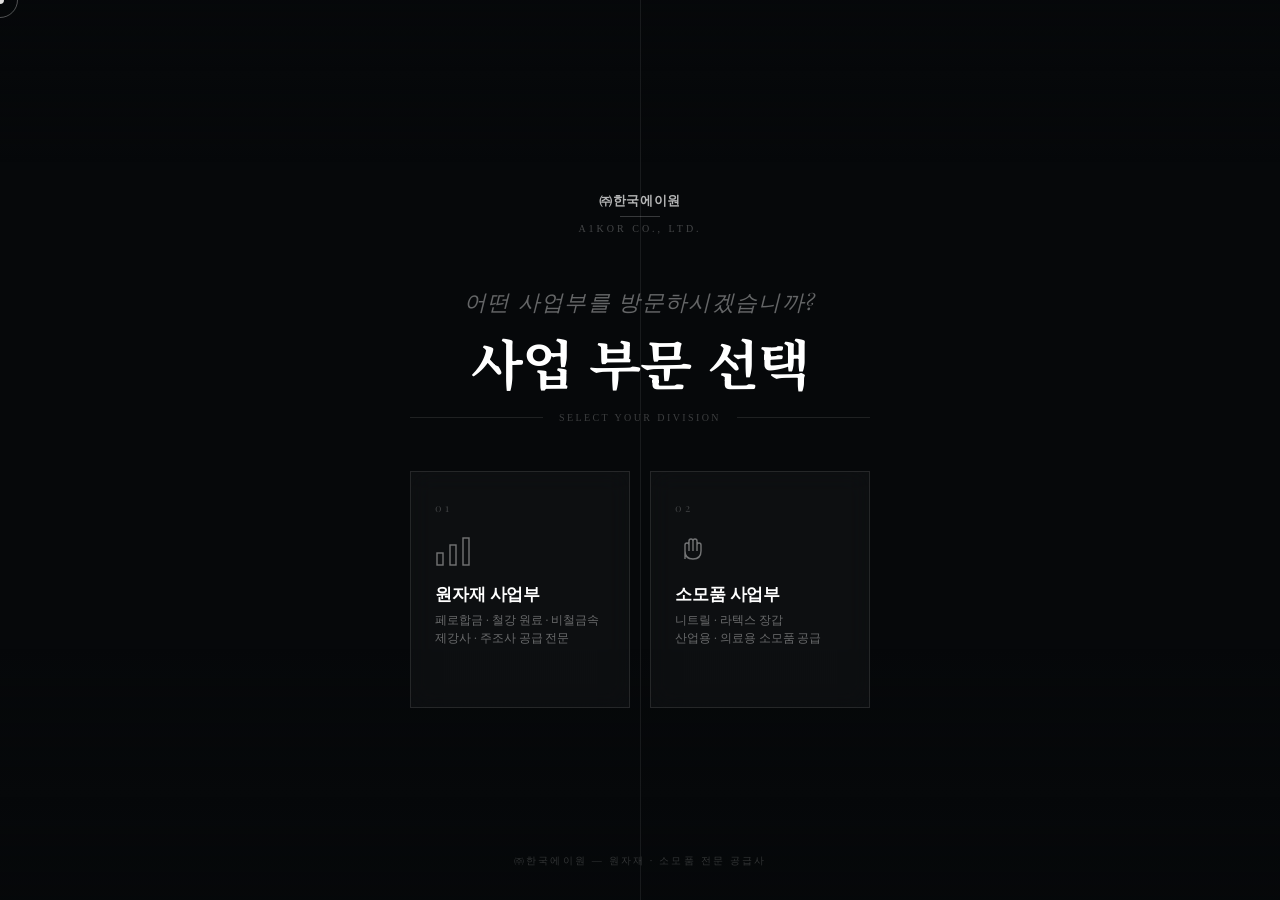
==== index.html @ 251cc50e "Update index.html" ====
<!DOCTYPE html>
<html lang="ko">
<head>
<meta charset="UTF-8">
<meta name="viewport" content="width=device-width, initial-scale=1.0">
<title>㈜한국에이원</title>
<link href="https://fonts.googleapis.com/css2?family=Noto+Serif+KR:wght@400;700&family=Noto+Sans+KR:wght@300;400;500;700&family=Playfair+Display:ital,wght@0,700;1,400&display=swap" rel="stylesheet">
<style>
* { box-sizing: border-box; margin: 0; padding: 0; }
html, body { width: 100%; height: 100%; overflow: hidden; background: #06080a; cursor: none; }

/* ── 커서 ── */
.cursor {
  position: fixed; width: 8px; height: 8px; border-radius: 50%;
  background: rgba(255,255,255,.9);
  pointer-events: none; z-index: 9998;
  transform: translate(-50%,-50%);
  transition: transform .1s, width .3s, height .3s, background .3s;
  mix-blend-mode: difference;
}
.cursor-ring {
  position: fixed; width: 36px; height: 36px; border-radius: 50%;
  border: 1px solid rgba(255,255,255,.3);
  pointer-events: none; z-index: 9997;
  transform: translate(-50%,-50%);
  transition: transform .18s cubic-bezier(.25,.46,.45,.94),
              width .4s, height .4s, border-color .3s;
}
body.on-raw    .cursor-ring { width: 56px; height: 56px; border-color: rgba(43,140,60,.8); }
body.on-glove  .cursor-ring { width: 56px; height: 56px; border-color: rgba(99,160,250,.8); }

/* ── 배경 전체 ── */
.bg-wrap {
  position: fixed; inset: 0;
  display: grid; grid-template-columns: 1fr 1fr;
  z-index: 0;
}
.bg-panel { position: relative; overflow: hidden; }
.bg-img {
  position: absolute; inset: -6%;
  background-size: cover; background-position: center;
  transition: filter 1.2s ease, transform 1.2s cubic-bezier(.25,.46,.45,.94);
  filter: brightness(.22) saturate(.5);
}
.bg-panel-raw .bg-img {
  background-image: url('https://images.unsplash.com/photo-1504328345606-18bbc8c9d7d1?w=1400&q=85');
}
.bg-panel-glove .bg-img {
  background-image: url('https://images.unsplash.com/photo-1584308666744-24d5c474f2ae?w=1400&q=85');
}
body.on-raw    .bg-panel-raw   .bg-img { filter: brightness(.38) saturate(.7); transform: scale(1.04); }
body.on-raw    .bg-panel-glove .bg-img { filter: brightness(.12) saturate(.3); }
body.on-glove  .bg-panel-glove .bg-img { filter: brightness(.38) saturate(.7); transform: scale(1.04); }
body.on-glove  .bg-panel-raw   .bg-img { filter: brightness(.12) saturate(.3); }

/* ── 세로선 ── */
.vline {
  position: fixed; left: 50%; top: 0; bottom: 0;
  width: 1px; background: rgba(255,255,255,.08); z-index: 5;
  pointer-events: none;
}

/* ── 전체 오버레이 (그라데이션) ── */
.overlay {
  position: fixed; inset: 0; z-index: 2;
  background:
    linear-gradient(to bottom,
      rgba(6,8,10,.9) 0%,
      rgba(6,8,10,.0) 18%,
      rgba(6,8,10,.0) 72%,
      rgba(6,8,10,.85) 100%
    );
  pointer-events: none;
}

/* ── 메인 컨텐츠 ── */
.main {
  position: fixed; inset: 0;
  display: flex; flex-direction: column;
  align-items: center; justify-content: center;
  z-index: 10; text-align: center;
  pointer-events: none;
}

/* 상단 브랜드 */
.brand {
  margin-bottom: 52px;
  opacity: 0; animation: fadein .9s ease .3s forwards;
}
@keyframes fadein { to { opacity: 1; } }
.brand-ko {
  font-size: 13px; font-weight: 700; color: rgba(255,255,255,.7);
  letter-spacing: .04em; margin-bottom: 6px;
}
.brand-line { width: 40px; height: 1px; background: rgba(255,255,255,.2); margin: 0 auto 6px; }
.brand-en {
  font-size: 10px; letter-spacing: .3em; text-transform: uppercase;
  color: rgba(255,255,255,.25);
}

/* 중앙 타이틀 */
.center-q {
  opacity: 0; animation: fadein .9s ease .55s forwards;
  margin-bottom: 16px;
}
.cq-serif {
  font-family: 'Playfair Display', serif;
  font-style: italic;
  font-size: clamp(15px, 2vw, 22px);
  color: rgba(255,255,255,.38);
  letter-spacing: .06em;
  margin-bottom: 10px;
}
.cq-main {
  font-family: 'Noto Serif KR', serif;
  font-size: clamp(32px, 4.5vw, 54px);
  font-weight: 700; color: #fff;
  line-height: 1.25;
  letter-spacing: -.02em;
}

/* 구분 텍스트 */
.divider-txt {
  display: flex; align-items: center; gap: 16px;
  margin-bottom: 48px;
  opacity: 0; animation: fadein .8s ease .75s forwards;
}
.dt-line { flex: 1; height: 1px; background: rgba(255,255,255,.1); }
.dt-txt {
  font-size: 10px; letter-spacing: .24em; text-transform: uppercase;
  color: rgba(255,255,255,.22);
  white-space: nowrap;
}

/* 선택지 버튼 행 */
.choices {
  display: flex; gap: 20px;
  pointer-events: all;
  opacity: 0; animation: fadein .9s ease 1s forwards;
}

.choice {
  position: relative; overflow: hidden;
  width: 220px; cursor: none;
  border: 1px solid rgba(255,255,255,.1);
  background: rgba(255,255,255,.03);
  backdrop-filter: blur(12px);
  padding: 28px 24px 24px;
  text-align: left;
  transition: border-color .4s, background .4s, transform .4s;
}
.choice:hover { transform: translateY(-4px); }
.choice-raw:hover   { border-color: rgba(43,140,60,.5); background: rgba(43,140,60,.08); }
.choice-glove:hover { border-color: rgba(99,160,250,.45); background: rgba(59,130,246,.07); }

/* 선택지 내부 */
.ch-num {
  font-family: 'Playfair Display', serif;
  font-size: 11px; color: rgba(255,255,255,.2);
  letter-spacing: .3em; margin-bottom: 16px;
}
.ch-icon {
  width: 36px; height: 36px; margin-bottom: 14px;
  opacity: .6; transition: opacity .3s;
}
.choice:hover .ch-icon { opacity: 1; }
.ch-title {
  font-size: 17px; font-weight: 700; color: #fff;
  letter-spacing: -.01em; margin-bottom: 6px;
  line-height: 1.2;
}
.ch-sub {
  font-size: 11.5px; color: rgba(255,255,255,.38);
  line-height: 1.6; margin-bottom: 20px;
}
.ch-cta {
  display: flex; align-items: center; gap: 8px;
  font-size: 11px; font-weight: 700; letter-spacing: .12em;
  text-transform: uppercase;
  opacity: 0; transform: translateY(5px);
  transition: opacity .3s, transform .3s;
}
.choice:hover .ch-cta { opacity: 1; transform: translateY(0); }
.choice-raw   .ch-cta { color: #4ade80; }
.choice-glove .ch-cta { color: #60a5fa; }
.ch-cta::after { content: '→'; }

/* 선택 시 스캔라인 애니메이션 */
.choice::before {
  content: ''; position: absolute;
  left: 0; top: -100%; width: 100%; height: 100%;
  background: linear-gradient(to bottom, transparent, rgba(255,255,255,.05), transparent);
  transition: top .4s ease;
}
.choice:hover::before { top: 100%; }

/* ── 하단 ── */
.footer-hint {
  position: fixed; bottom: 32px; left: 0; right: 0;
  text-align: center; z-index: 10;
  pointer-events: none;
  opacity: 0; animation: fadein .8s ease 1.4s forwards;
}
.fh-txt {
  font-size: 10px; letter-spacing: .22em; text-transform: uppercase;
  color: rgba(255,255,255,.18);
}

/* ── 좌우 호버 영역 (전체 패널) ── */
.hover-zone {
  position: fixed; top: 0; bottom: 0;
  width: calc(50% - 140px); z-index: 8;
}
.hz-left  { left: 0; }
.hz-right { right: 0; }

/* ── 플래시 ── */
.flash { position:fixed;inset:0;background:#06080a;z-index:9999;opacity:0;pointer-events:none;transition:opacity .25s; }
.flash.on { opacity:1;pointer-events:all; }

/* ── 반응형 ── */
@media (max-width: 768px) {
  html, body { cursor: auto; overflow-y: auto; height: auto; }
  .cursor, .cursor-ring { display: none; }
  .bg-wrap { grid-template-columns: 1fr; grid-template-rows: 1fr 1fr; }
  .vline { left: 0; right: 0; top: 50%; width: 100%; height: 1px; }
  .choices { flex-direction: column; align-items: center; gap: 14px; padding: 0 24px; }
  .choice { width: 100%; max-width: 340px; }
  .ch-cta { opacity: 1; transform: none; }
  .brand { margin-bottom: 32px; }
  .cq-main { font-size: clamp(24px, 7vw, 36px); }
  .main { padding: 20px; justify-content: center; }
  body.on-raw .bg-panel-raw .bg-img,
  body.on-glove .bg-panel-glove .bg-img { filter: brightness(.3) saturate(.6); transform: none; }
}
</style>
</head>
<body>

<div class="flash" id="flash"></div>
<div class="cursor" id="cursor"></div>
<div class="cursor-ring" id="cring"></div>

<!-- 배경 -->
<div class="bg-wrap">
  <div class="bg-panel bg-panel-raw"><div class="bg-img"></div></div>
  <div class="bg-panel bg-panel-glove"><div class="bg-img"></div></div>
</div>
<div class="vline"></div>
<div class="overlay"></div>

<!-- 호버 인식 영역 -->
<div class="hover-zone hz-left"
     onmouseenter="document.body.classList.add('on-raw');document.body.classList.remove('on-glove')"
     onmouseleave="document.body.classList.remove('on-raw','on-glove')"></div>
<div class="hover-zone hz-right"
     onmouseenter="document.body.classList.add('on-glove');document.body.classList.remove('on-raw')"
     onmouseleave="document.body.classList.remove('on-raw','on-glove')"></div>

<!-- 메인 컨텐츠 -->
<div class="main">
  <div class="brand">
    <div class="brand-ko">㈜한국에이원</div>
    <div class="brand-line"></div>
    <div class="brand-en">A1KOR Co., Ltd.</div>
  </div>

  <div class="center-q">
    <div class="cq-serif">어떤 사업부를 방문하시겠습니까?</div>
    <div class="cq-main">사업 부문 선택</div>
  </div>

  <div class="divider-txt" style="width:460px;max-width:90vw;">
    <div class="dt-line"></div>
    <div class="dt-txt">Select your division</div>
    <div class="dt-line"></div>
  </div>

  <div class="choices">
    <!-- 원자재 -->
    <div class="choice choice-raw"
         onmouseenter="document.body.classList.add('on-raw');document.body.classList.remove('on-glove')"
         onmouseleave="document.body.classList.remove('on-raw','on-glove')"
         onclick="goTo('raw')">
      <div class="ch-num">01</div>
      <svg class="ch-icon" viewBox="0 0 36 36" fill="none" stroke="rgba(255,255,255,.7)" stroke-width="1.4">
        <rect x="2" y="22" width="6" height="12"/><rect x="15" y="14" width="6" height="20"/><rect x="28" y="7" width="6" height="27"/>
      </svg>
      <div class="ch-title">원자재 사업부</div>
      <div class="ch-sub">페로합금 · 철강 원료 · 비철금속<br>제강사 · 주조사 공급 전문</div>
      <div class="ch-cta">사이트 입장</div>
    </div>

    <!-- 글러브 -->
    <div class="choice choice-glove"
         onmouseenter="document.body.classList.add('on-glove');document.body.classList.remove('on-raw')"
         onmouseleave="document.body.classList.remove('on-raw','on-glove')"
         onclick="goTo('glove')">
      <div class="ch-num">02</div>
      <svg class="ch-icon" viewBox="0 0 36 36" fill="none" stroke="rgba(255,255,255,.7)" stroke-width="1.4">
        <path d="M10 28V14a2 2 0 014 0v6M14 14V10a2 2 0 014 0v10M18 12V10a2 2 0 014 0v10M22 14a2 2 0 014 0v6c0 5-2 8-8 8s-8-3-8-8v-2"/>
      </svg>
      <div class="ch-title">소모품 사업부</div>
      <div class="ch-sub">니트릴 · 라텍스 장갑<br>산업용 · 의료용 소모품 공급</div>
      <div class="ch-cta">사이트 입장</div>
    </div>
  </div>
</div>

<!-- 하단 힌트 -->
<div class="footer-hint">
  <div class="fh-txt">㈜한국에이원 — 원자재 · 소모품 전문 공급사</div>
</div>

<script>
// 커스텀 커서
const cur = document.getElementById('cursor');
const ring = document.getElementById('cring');
let rx = 0, ry = 0, cx = 0, cy = 0;
document.addEventListener('mousemove', e => {
  cx = e.clientX; cy = e.clientY;
  cur.style.left = cx + 'px';
  cur.style.top  = cy + 'px';
});
(function animRing() {
  rx += (cx - rx) * .14;
  ry += (cy - ry) * .14;
  ring.style.left = rx + 'px';
  ring.style.top  = ry + 'px';
  requestAnimationFrame(animRing);
})();

function goTo(type) {
  const flash = document.getElementById('flash');
  flash.classList.add('on');
  setTimeout(() => {
    window.location.href = type === 'raw' ? 'https://a1korea.vercel.app/main' : 'https://seshohoho.cafe24.com';
  }, 380);
}
</script>
</body>
</html>
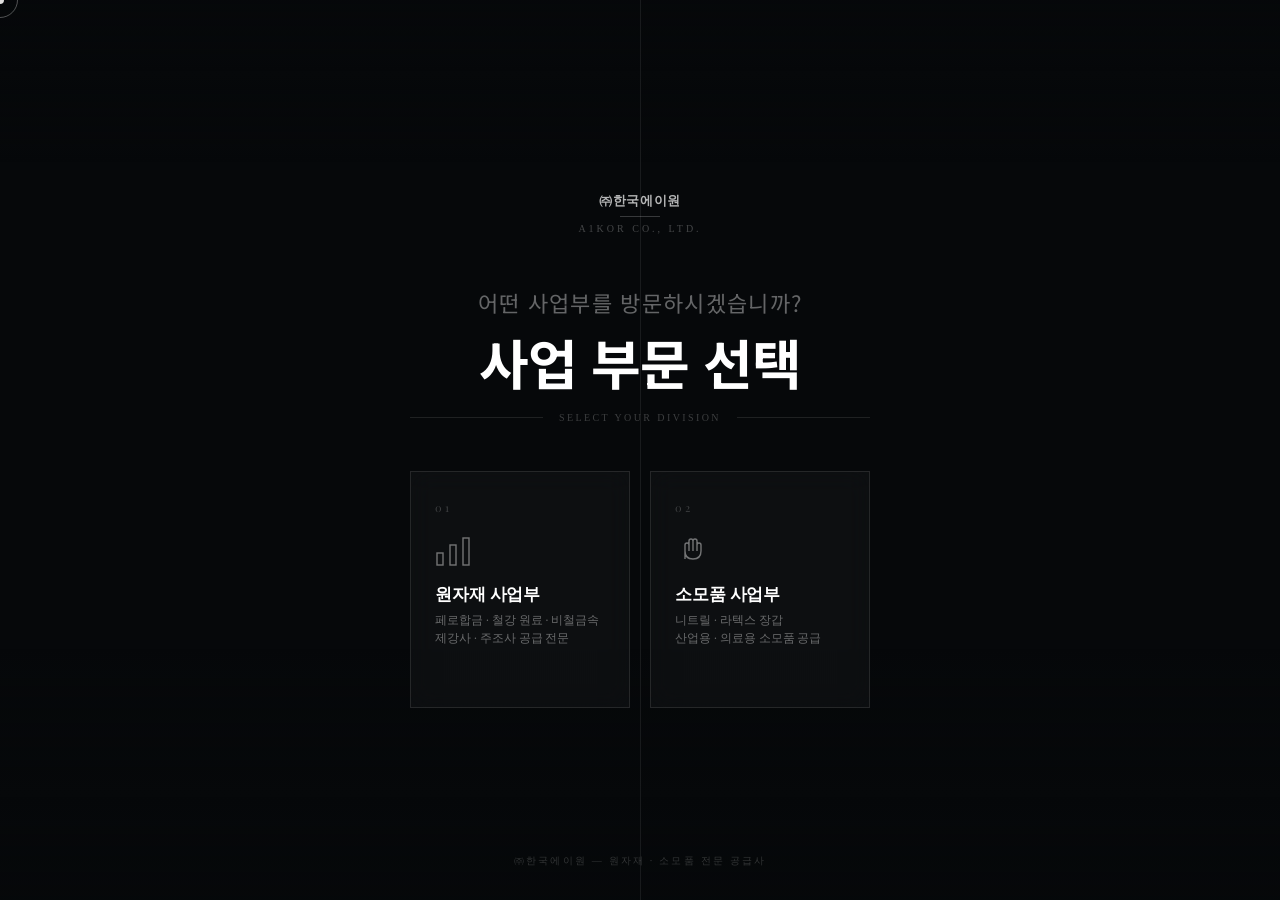
==== commit 8a61f51e: "Update index.html" ====
--- a/index.html
+++ b/index.html
@@ -104,15 +104,15 @@
   margin-bottom: 16px;
 }
 .cq-serif {
-  font-family: 'Playfair Display', serif;
-  font-style: italic;
+  font-family: 'Noto Sans KR', sans-serif;
+  font-style: normal;
   font-size: clamp(15px, 2vw, 22px);
   color: rgba(255,255,255,.38);
   letter-spacing: .06em;
   margin-bottom: 10px;
 }
 .cq-main {
-  font-family: 'Noto Serif KR', serif;
+  font-family: 'Noto Sans KR', sans-serif;
   font-size: clamp(32px, 4.5vw, 54px);
   font-weight: 700; color: #fff;
   line-height: 1.25;
@@ -216,7 +216,7 @@
 
 /* ── 플래시 ── */
 .flash { position:fixed;inset:0;background:#06080a;z-index:9999;opacity:0;pointer-events:none;transition:opacity .25s; }
-.flash.on { opacity:1;pointer-events:all; }
+.flash.on { opacity:1; }
 
 /* ── 반응형 ── */
 @media (max-width: 768px) {
@@ -313,7 +313,6 @@
 </div>
 
 <script>
-// 커스텀 커서
 const cur = document.getElementById('cursor');
 const ring = document.getElementById('cring');
 let rx = 0, ry = 0, cx = 0, cy = 0;
@@ -330,6 +329,10 @@
   requestAnimationFrame(animRing);
 })();
 
+window.addEventListener('pageshow', (e) => {
+  if(e.persisted) document.getElementById('flash').classList.remove('on');
+});
+
 function goTo(type) {
   const flash = document.getElementById('flash');
   flash.classList.add('on');
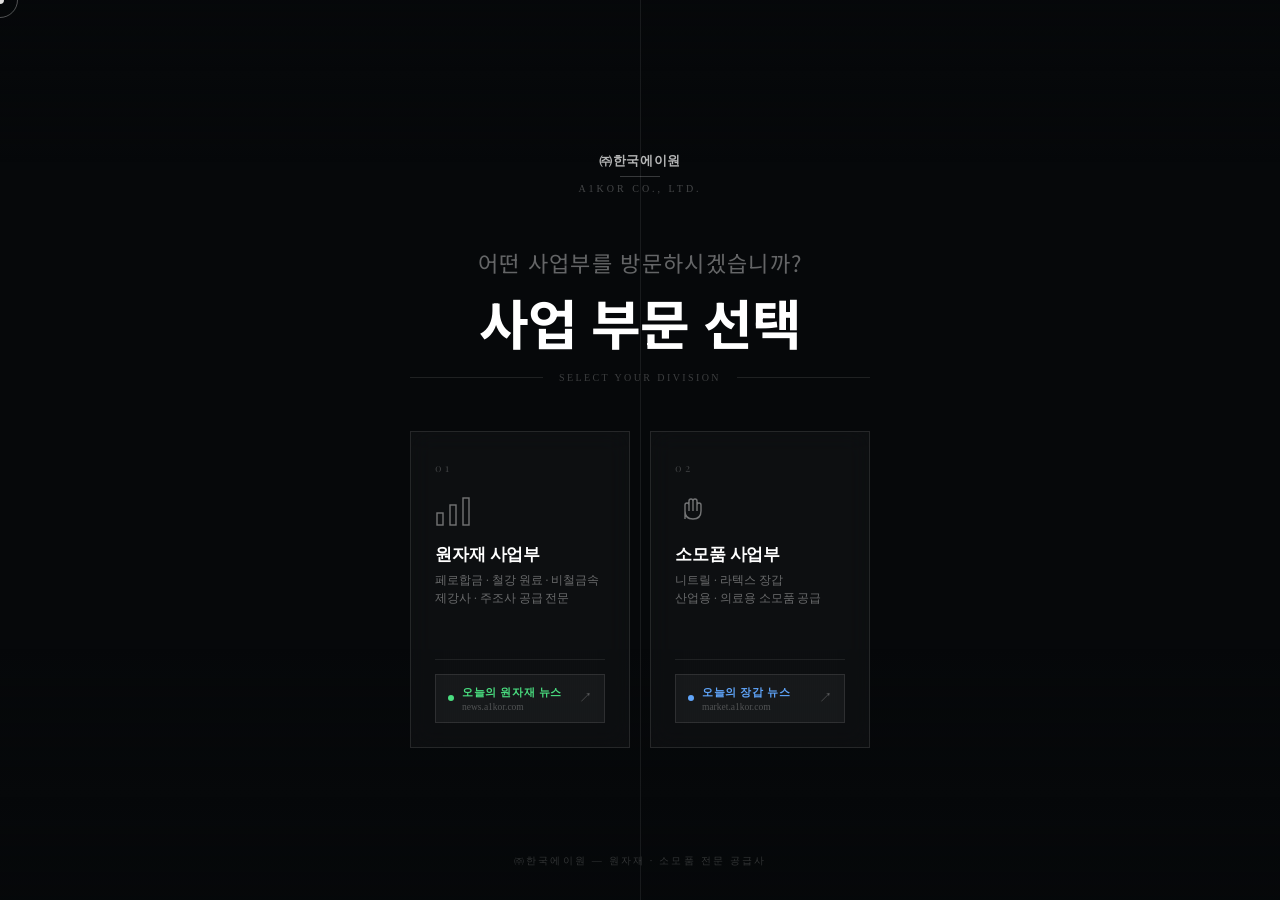
==== commit c16c7a60: "Update index.html" ====
--- a/index.html
+++ b/index.html
@@ -60,7 +60,7 @@
   pointer-events: none;
 }
 
-/* ── 전체 오버레이 (그라데이션) ── */
+/* ── 전체 오버레이 ── */
 .overlay {
   position: fixed; inset: 0; z-index: 2;
   background:
@@ -185,6 +185,33 @@
 .choice-glove .ch-cta { color: #60a5fa; }
 .ch-cta::after { content: '→'; }
 
+/* ── 뉴스 링크 ── */
+.ch-divider { height: 1px; background: rgba(255,255,255,.08); margin: 16px 0 14px; }
+.ch-news {
+  display: flex; align-items: center; justify-content: space-between;
+  padding: 10px 12px;
+  border: 1px solid rgba(255,255,255,.1);
+  background: rgba(255,255,255,.04);
+  text-decoration: none;
+  transition: all .2s;
+  pointer-events: all;
+}
+.choice-raw   .ch-news:hover { border-color: rgba(43,140,60,.6); background: rgba(43,140,60,.12); }
+.choice-glove .ch-news:hover { border-color: rgba(99,160,250,.5); background: rgba(59,130,246,.1); }
+.ch-news-left { display: flex; align-items: center; gap: 8px; }
+.ch-news-dot {
+  width: 6px; height: 6px; border-radius: 50%; flex-shrink: 0;
+  animation: pulse 1.6s infinite;
+}
+.choice-raw   .ch-news-dot { background: #4ade80; }
+.choice-glove .ch-news-dot { background: #60a5fa; }
+@keyframes pulse { 0%,100%{opacity:1} 50%{opacity:.25} }
+.ch-news-label { font-size: 11px; font-weight: 700; letter-spacing: .06em; }
+.choice-raw   .ch-news-label { color: #4ade80; }
+.choice-glove .ch-news-label { color: #60a5fa; }
+.ch-news-url { font-size: 9.5px; color: rgba(255,255,255,.25); margin-top: 2px; }
+.ch-news-arrow { font-size: 13px; color: rgba(255,255,255,.3); }
+
 /* 선택 시 스캔라인 애니메이션 */
 .choice::before {
   content: ''; position: absolute;
@@ -206,7 +233,7 @@
   color: rgba(255,255,255,.18);
 }
 
-/* ── 좌우 호버 영역 (전체 패널) ── */
+/* ── 좌우 호버 영역 ── */
 .hover-zone {
   position: fixed; top: 0; bottom: 0;
   width: calc(50% - 140px); z-index: 8;
@@ -289,6 +316,17 @@
       <div class="ch-title">원자재 사업부</div>
       <div class="ch-sub">페로합금 · 철강 원료 · 비철금속<br>제강사 · 주조사 공급 전문</div>
       <div class="ch-cta">사이트 입장</div>
+      <div class="ch-divider"></div>
+      <a class="ch-news" href="https://news.a1kor.com" target="_blank" onclick="event.stopPropagation();">
+        <div class="ch-news-left">
+          <span class="ch-news-dot"></span>
+          <div>
+            <div class="ch-news-label">오늘의 원자재 뉴스</div>
+            <div class="ch-news-url">news.a1kor.com</div>
+          </div>
+        </div>
+        <span class="ch-news-arrow">↗</span>
+      </a>
     </div>
 
     <!-- 글러브 -->
@@ -303,6 +341,17 @@
       <div class="ch-title">소모품 사업부</div>
       <div class="ch-sub">니트릴 · 라텍스 장갑<br>산업용 · 의료용 소모품 공급</div>
       <div class="ch-cta">사이트 입장</div>
+      <div class="ch-divider"></div>
+      <a class="ch-news" href="https://market.a1kor.com" target="_blank" onclick="event.stopPropagation();">
+        <div class="ch-news-left">
+          <span class="ch-news-dot"></span>
+          <div>
+            <div class="ch-news-label">오늘의 장갑 뉴스</div>
+            <div class="ch-news-url">market.a1kor.com</div>
+          </div>
+        </div>
+        <span class="ch-news-arrow">↗</span>
+      </a>
     </div>
   </div>
 </div>
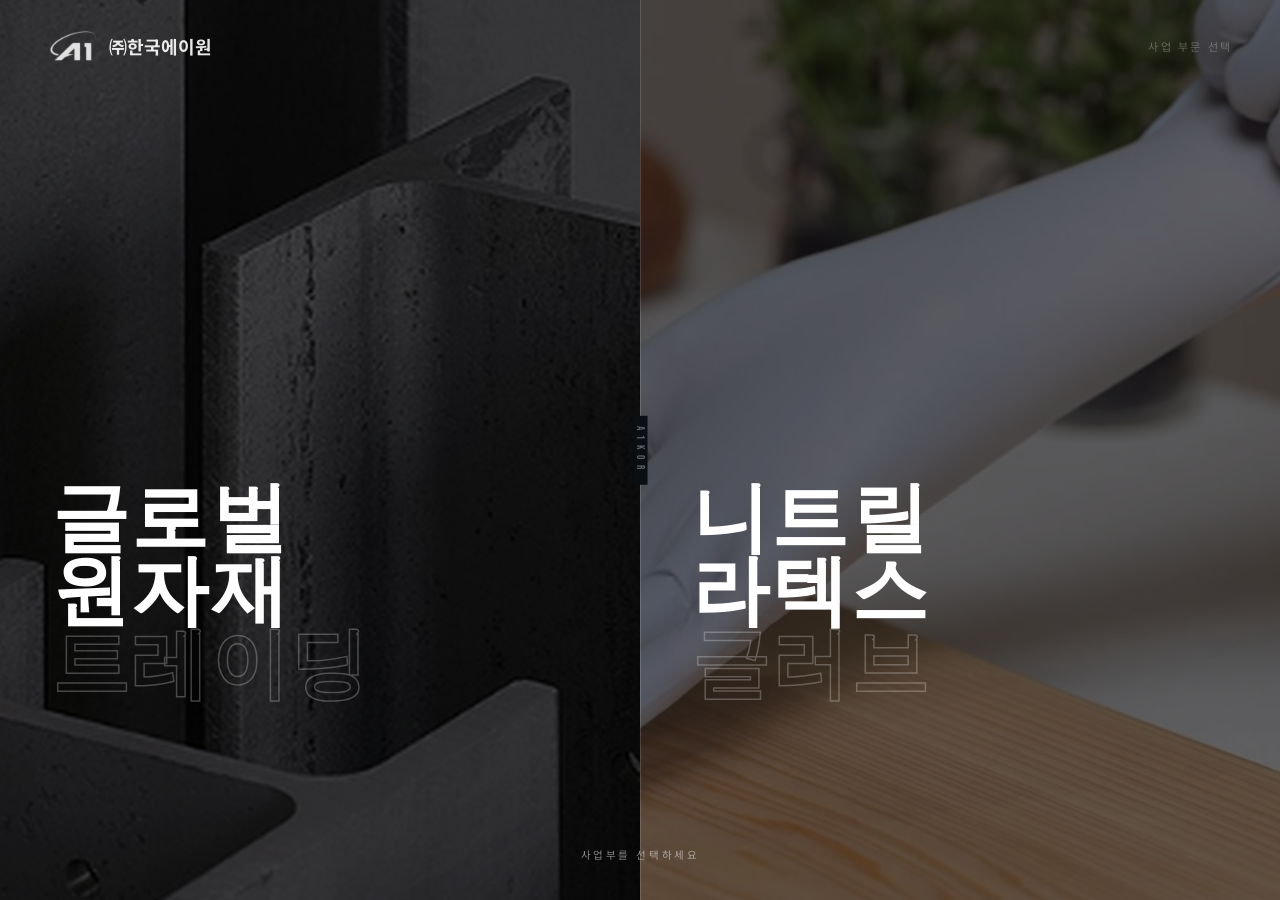
==== commit 983fd834: "feat(site): a1kor.com 3사이트 구조 구축 (허브 · 원자재 · 글러브) - index.html: 원자재/글러브 선택 허브. 외부 unsplash 배경을 로컬   " ====
--- a/index.html
+++ b/index.html
@@ -4,390 +4,297 @@
 <meta charset="UTF-8">
 <meta name="viewport" content="width=device-width, initial-scale=1.0">
 <title>㈜한국에이원</title>
-<link href="https://fonts.googleapis.com/css2?family=Noto+Serif+KR:wght@400;700&family=Noto+Sans+KR:wght@300;400;500;700&family=Playfair+Display:ital,wght@0,700;1,400&display=swap" rel="stylesheet">
+<link href="https://fonts.googleapis.com/css2?family=Noto+Sans+KR:wght@300;400;700;900&family=Bebas+Neue&display=swap" rel="stylesheet">
 <style>
 * { box-sizing: border-box; margin: 0; padding: 0; }
-html, body { width: 100%; height: 100%; overflow: hidden; background: #06080a; cursor: none; }
-
-/* ── 커서 ── */
-.cursor {
-  position: fixed; width: 8px; height: 8px; border-radius: 50%;
-  background: rgba(255,255,255,.9);
-  pointer-events: none; z-index: 9998;
-  transform: translate(-50%,-50%);
-  transition: transform .1s, width .3s, height .3s, background .3s;
-  mix-blend-mode: difference;
-}
-.cursor-ring {
-  position: fixed; width: 36px; height: 36px; border-radius: 50%;
-  border: 1px solid rgba(255,255,255,.3);
-  pointer-events: none; z-index: 9997;
-  transform: translate(-50%,-50%);
-  transition: transform .18s cubic-bezier(.25,.46,.45,.94),
-              width .4s, height .4s, border-color .3s;
-}
-body.on-raw    .cursor-ring { width: 56px; height: 56px; border-color: rgba(43,140,60,.8); }
-body.on-glove  .cursor-ring { width: 56px; height: 56px; border-color: rgba(99,160,250,.8); }
-
-/* ── 배경 전체 ── */
-.bg-wrap {
+html, body { width: 100%; height: 100%; overflow: hidden; font-family: 'Noto Sans KR', sans-serif; }
+
+.stage {
   position: fixed; inset: 0;
-  display: grid; grid-template-columns: 1fr 1fr;
-  z-index: 0;
-}
-.bg-panel { position: relative; overflow: hidden; }
-.bg-img {
-  position: absolute; inset: -6%;
+  display: flex;
+}
+
+.panel {
+  position: relative; overflow: hidden; cursor: pointer;
+  flex: 1 1 0; min-width: 0;
+  transition: flex-grow 0.7s cubic-bezier(0.77,0,0.18,1);
+}
+@media (hover: hover) and (min-width: 769px) {
+  .stage:has(.panel-raw:hover)   .panel-raw   { flex-grow: 1.3; }
+  .stage:has(.panel-raw:hover)   .panel-glove { flex-grow: 0.7; }
+  .stage:has(.panel-glove:hover) .panel-glove { flex-grow: 1.3; }
+  .stage:has(.panel-glove:hover) .panel-raw   { flex-grow: 0.7; }
+}
+
+.panel-bg {
+  position: absolute; inset: -5%;
   background-size: cover; background-position: center;
-  transition: filter 1.2s ease, transform 1.2s cubic-bezier(.25,.46,.45,.94);
-  filter: brightness(.22) saturate(.5);
-}
-.bg-panel-raw .bg-img {
-  background-image: url('https://images.unsplash.com/photo-1504328345606-18bbc8c9d7d1?w=1400&q=85');
-}
-.bg-panel-glove .bg-img {
-  background-image: url('https://images.unsplash.com/photo-1584308666744-24d5c474f2ae?w=1400&q=85');
-}
-body.on-raw    .bg-panel-raw   .bg-img { filter: brightness(.38) saturate(.7); transform: scale(1.04); }
-body.on-raw    .bg-panel-glove .bg-img { filter: brightness(.12) saturate(.3); }
-body.on-glove  .bg-panel-glove .bg-img { filter: brightness(.38) saturate(.7); transform: scale(1.04); }
-body.on-glove  .bg-panel-raw   .bg-img { filter: brightness(.12) saturate(.3); }
-
-/* ── 세로선 ── */
-.vline {
-  position: fixed; left: 50%; top: 0; bottom: 0;
-  width: 1px; background: rgba(255,255,255,.08); z-index: 5;
+  transition: transform 0.9s cubic-bezier(0.25,0.46,0.45,0.94), filter 0.6s ease;
+  filter: brightness(.45) saturate(.7);
+}
+.panel:hover .panel-bg {
+  transform: scale(1.06);
+  filter: brightness(.28) saturate(.5);
+}
+
+.panel-raw .panel-bg {
+  background-image: url('/img/hub-raw.jpg');
+}
+.panel-glove .panel-bg {
+  background-image: url('/img/hub-glove.jpg');
+}
+.panel-raw::after {
+  content: ''; position: absolute; inset: 0;
+  background: linear-gradient(135deg, rgba(43,140,60,0) 0%, rgba(43,140,60,.18) 100%);
+  opacity: 0; transition: opacity .5s;
+}
+.panel-glove::after {
+  content: ''; position: absolute; inset: 0;
+  background: linear-gradient(135deg, rgba(30,90,180,0) 0%, rgba(30,90,180,.18) 100%);
+  opacity: 0; transition: opacity .5s;
+}
+.panel:hover::after { opacity: 1; }
+
+/* 세로 구분선 */
+.divider {
+  position: fixed; left: 50%; top: 0; bottom: 0; width: 1px;
+  background: rgba(255,255,255,.15); z-index: 10; pointer-events: none;
+  transition: left 0.7s cubic-bezier(0.77,0,0.18,1);
+}
+@media (hover: hover) and (min-width: 769px) {
+  body:has(.panel-raw:hover)   .divider { left: 65%; }
+  body:has(.panel-glove:hover) .divider { left: 35%; }
+}
+.divider::before {
+  content: 'A1KOR';
+  position: absolute; top: 50%; left: 50%;
+  transform: translate(-50%, -50%);
+  font-family: 'Bebas Neue', sans-serif;
+  font-size: 11px; letter-spacing: .5em;
+  color: rgba(255,255,255,.35);
+  background: #0a0f14;
+  padding: 10px 0;
+  writing-mode: vertical-rl;
   pointer-events: none;
 }
 
-/* ── 전체 오버레이 ── */
-.overlay {
-  position: fixed; inset: 0; z-index: 2;
-  background:
-    linear-gradient(to bottom,
-      rgba(6,8,10,.9) 0%,
-      rgba(6,8,10,.0) 18%,
-      rgba(6,8,10,.0) 72%,
-      rgba(6,8,10,.85) 100%
-    );
-  pointer-events: none;
-}
-
-/* ── 메인 컨텐츠 ── */
-.main {
-  position: fixed; inset: 0;
+/* 패널 컨텐츠 */
+.panel-content {
+  position: absolute; inset: 0;
   display: flex; flex-direction: column;
-  align-items: center; justify-content: center;
-  z-index: 10; text-align: center;
-  pointer-events: none;
-}
-
-/* 상단 브랜드 */
-.brand {
-  margin-bottom: 52px;
-  opacity: 0; animation: fadein .9s ease .3s forwards;
-}
-@keyframes fadein { to { opacity: 1; } }
-.brand-ko {
-  font-size: 13px; font-weight: 700; color: rgba(255,255,255,.7);
-  letter-spacing: .04em; margin-bottom: 6px;
-}
-.brand-line { width: 40px; height: 1px; background: rgba(255,255,255,.2); margin: 0 auto 6px; }
-.brand-en {
-  font-size: 10px; letter-spacing: .3em; text-transform: uppercase;
-  color: rgba(255,255,255,.25);
-}
-
-/* 중앙 타이틀 */
-.center-q {
-  opacity: 0; animation: fadein .9s ease .55s forwards;
+  justify-content: flex-end;
+  padding: 52px 52px;
+  z-index: 2;
+}
+
+/* 태그 */
+.p-tag {
+  display: inline-flex; align-items: center; gap: 8px;
+  font-size: 11px; letter-spacing: .22em; text-transform: uppercase;
   margin-bottom: 16px;
-}
-.cq-serif {
-  font-family: 'Noto Sans KR', sans-serif;
-  font-style: normal;
-  font-size: clamp(15px, 2vw, 22px);
-  color: rgba(255,255,255,.38);
-  letter-spacing: .06em;
-  margin-bottom: 10px;
-}
-.cq-main {
-  font-family: 'Noto Sans KR', sans-serif;
-  font-size: clamp(32px, 4.5vw, 54px);
-  font-weight: 700; color: #fff;
-  line-height: 1.25;
-  letter-spacing: -.02em;
-}
-
-/* 구분 텍스트 */
-.divider-txt {
-  display: flex; align-items: center; gap: 16px;
-  margin-bottom: 48px;
-  opacity: 0; animation: fadein .8s ease .75s forwards;
-}
-.dt-line { flex: 1; height: 1px; background: rgba(255,255,255,.1); }
-.dt-txt {
-  font-size: 10px; letter-spacing: .24em; text-transform: uppercase;
-  color: rgba(255,255,255,.22);
-  white-space: nowrap;
-}
-
-/* 선택지 버튼 행 */
-.choices {
-  display: flex; gap: 20px;
-  pointer-events: all;
-  opacity: 0; animation: fadein .9s ease 1s forwards;
-}
-
-.choice {
-  position: relative; overflow: hidden;
-  width: 220px; cursor: none;
-  border: 1px solid rgba(255,255,255,.1);
-  background: rgba(255,255,255,.03);
-  backdrop-filter: blur(12px);
-  padding: 28px 24px 24px;
-  text-align: left;
-  transition: border-color .4s, background .4s, transform .4s;
-}
-.choice:hover { transform: translateY(-4px); }
-.choice-raw:hover   { border-color: rgba(43,140,60,.5); background: rgba(43,140,60,.08); }
-.choice-glove:hover { border-color: rgba(99,160,250,.45); background: rgba(59,130,246,.07); }
-
-/* 선택지 내부 */
-.ch-num {
-  font-family: 'Playfair Display', serif;
-  font-size: 11px; color: rgba(255,255,255,.2);
-  letter-spacing: .3em; margin-bottom: 16px;
-}
-.ch-icon {
-  width: 36px; height: 36px; margin-bottom: 14px;
-  opacity: .6; transition: opacity .3s;
-}
-.choice:hover .ch-icon { opacity: 1; }
-.ch-title {
-  font-size: 17px; font-weight: 700; color: #fff;
-  letter-spacing: -.01em; margin-bottom: 6px;
-  line-height: 1.2;
-}
-.ch-sub {
-  font-size: 11.5px; color: rgba(255,255,255,.38);
-  line-height: 1.6; margin-bottom: 20px;
-}
-.ch-cta {
-  display: flex; align-items: center; gap: 8px;
-  font-size: 11px; font-weight: 700; letter-spacing: .12em;
-  text-transform: uppercase;
-  opacity: 0; transform: translateY(5px);
-  transition: opacity .3s, transform .3s;
-}
-.choice:hover .ch-cta { opacity: 1; transform: translateY(0); }
-.choice-raw   .ch-cta { color: #4ade80; }
-.choice-glove .ch-cta { color: #60a5fa; }
-.ch-cta::after { content: '→'; }
-
-/* ── 뉴스 링크 ── */
-.ch-divider { height: 1px; background: rgba(255,255,255,.08); margin: 16px 0 14px; }
-.ch-news {
+  opacity: 0; transform: translateY(12px);
+  transition: opacity .4s .1s, transform .4s .1s;
+}
+.panel:hover .p-tag { opacity: 1; transform: translateY(0); }
+.p-tag::before { content: ''; width: 22px; height: 1px; background: currentColor; }
+.panel-raw .p-tag   { color: #5ec97a; }
+.panel-glove .p-tag { color: #7ab4f5; }
+
+/* 타이틀 */
+.p-title {
+  font-family: 'Bebas Neue', sans-serif;
+  font-size: clamp(48px, 6vw, 84px);
+  color: #fff; line-height: .95; letter-spacing: .03em;
+  margin-bottom: 14px;
+  transform: translateY(8px);
+  transition: transform .5s cubic-bezier(.25,.46,.45,.94);
+}
+.panel:hover .p-title { transform: translateY(0); }
+.p-title span {
+  display: block;
+  -webkit-text-stroke: 1.5px rgba(255,255,255,.25);
+  color: transparent;
+  transition: color .4s .15s, -webkit-text-stroke .4s;
+}
+.panel-raw:hover .p-title span   { color: #2B8C3C; -webkit-text-stroke-color: transparent; }
+.panel-glove:hover .p-title span { color: #3b82f6; -webkit-text-stroke-color: transparent; }
+
+/* 서브 */
+.p-sub {
+  font-size: 13.5px; color: rgba(255,255,255,.55);
+  line-height: 1.65; max-width: 280px;
+  opacity: 0; transform: translateY(10px);
+  transition: opacity .4s .2s, transform .4s .2s;
+  margin-bottom: 28px;
+}
+.panel:hover .p-sub { opacity: 1; transform: translateY(0); }
+
+/* ── 버튼 그룹 ── */
+.p-btns {
+  display: flex; flex-direction: column; gap: 10px;
+  opacity: 0; transform: translateY(8px);
+  transition: opacity .35s .25s, transform .35s .25s;
+}
+.panel:hover .p-btns { opacity: 1; transform: translateY(0); }
+
+/* 메인 버튼 (사이트 입장) */
+.btn-main {
+  display: inline-flex; align-items: center; gap: 12px;
+  font-size: 13px; font-weight: 700; letter-spacing: .08em;
+  border: none; background: none; cursor: pointer;
+  font-family: inherit; padding: 0; width: fit-content;
+}
+.btn-main::after {
+  content: ''; width: 28px; height: 1px;
+  background: currentColor; transition: width .3s;
+}
+.btn-main:hover::after { width: 44px; }
+.panel-raw   .btn-main { color: #5ec97a; }
+.panel-glove .btn-main { color: #7ab4f5; }
+
+/* 서브 버튼 (시장 뉴스) */
+.btn-news {
+  display: inline-flex; align-items: center; gap: 9px;
+  font-size: 12px; font-weight: 700; letter-spacing: .1em; text-transform: uppercase;
+  border: 1px solid rgba(255,255,255,.15); background: rgba(255,255,255,.04);
+  cursor: pointer; font-family: inherit;
+  padding: 9px 14px; width: fit-content;
+  color: rgba(255,255,255,.55);
+  transition: all .25s;
+}
+.btn-news:hover {
+  border-color: rgba(255,255,255,.4);
+  background: rgba(255,255,255,.08);
+  color: rgba(255,255,255,.9);
+}
+.panel-raw   .btn-news { border-color: rgba(94,201,122,.35); color: #5ec97a; background: rgba(43,140,60,.1); }
+.panel-raw   .btn-news:hover { border-color: rgba(94,201,122,.8); background: rgba(43,140,60,.2); }
+.panel-glove .btn-news { border-color: rgba(122,180,245,.35); color: #7ab4f5; background: rgba(59,130,246,.1); }
+.panel-glove .btn-news:hover { border-color: rgba(122,180,245,.8); background: rgba(59,130,246,.2); }
+.btn-news-dot {
+  width: 6px; height: 6px; border-radius: 50%; flex-shrink: 0;
+  animation: livepulse 1.6s ease-in-out infinite;
+}
+.panel-raw   .btn-news-dot { background: #5ec97a; }
+.panel-glove .btn-news-dot { background: #7ab4f5; }
+@keyframes livepulse { 0%,100%{opacity:1} 50%{opacity:.25} }
+.btn-news-arrow { font-size: 12px; margin-left: 2px; transition: transform .25s; }
+.btn-news:hover .btn-news-arrow { transform: translate(2px,-2px); }
+
+/* 헤더 */
+.header {
+  position: fixed; top: 0; left: 0; right: 0;
+  padding: 28px 48px;
   display: flex; align-items: center; justify-content: space-between;
-  padding: 10px 12px;
-  border: 1px solid rgba(255,255,255,.1);
-  background: rgba(255,255,255,.04);
-  text-decoration: none;
-  transition: all .2s;
-  pointer-events: all;
-}
-.choice-raw   .ch-news:hover { border-color: rgba(43,140,60,.6); background: rgba(43,140,60,.12); }
-.choice-glove .ch-news:hover { border-color: rgba(99,160,250,.5); background: rgba(59,130,246,.1); }
-.ch-news-left { display: flex; align-items: center; gap: 8px; }
-.ch-news-dot {
-  width: 6px; height: 6px; border-radius: 50%; flex-shrink: 0;
-  animation: pulse 1.6s infinite;
-}
-.choice-raw   .ch-news-dot { background: #4ade80; }
-.choice-glove .ch-news-dot { background: #60a5fa; }
-@keyframes pulse { 0%,100%{opacity:1} 50%{opacity:.25} }
-.ch-news-label { font-size: 11px; font-weight: 700; letter-spacing: .06em; }
-.choice-raw   .ch-news-label { color: #4ade80; }
-.choice-glove .ch-news-label { color: #60a5fa; }
-.ch-news-url { font-size: 9.5px; color: rgba(255,255,255,.25); margin-top: 2px; }
-.ch-news-arrow { font-size: 13px; color: rgba(255,255,255,.3); }
-
-/* 선택 시 스캔라인 애니메이션 */
-.choice::before {
-  content: ''; position: absolute;
-  left: 0; top: -100%; width: 100%; height: 100%;
-  background: linear-gradient(to bottom, transparent, rgba(255,255,255,.05), transparent);
-  transition: top .4s ease;
-}
-.choice:hover::before { top: 100%; }
-
-/* ── 하단 ── */
-.footer-hint {
-  position: fixed; bottom: 32px; left: 0; right: 0;
-  text-align: center; z-index: 10;
-  pointer-events: none;
-  opacity: 0; animation: fadein .8s ease 1.4s forwards;
-}
-.fh-txt {
-  font-size: 10px; letter-spacing: .22em; text-transform: uppercase;
-  color: rgba(255,255,255,.18);
-}
-
-/* ── 좌우 호버 영역 ── */
-.hover-zone {
-  position: fixed; top: 0; bottom: 0;
-  width: calc(50% - 140px); z-index: 8;
-}
-.hz-left  { left: 0; }
-.hz-right { right: 0; }
-
-/* ── 플래시 ── */
-.flash { position:fixed;inset:0;background:#06080a;z-index:9999;opacity:0;pointer-events:none;transition:opacity .25s; }
-.flash.on { opacity:1; }
+  z-index: 20; pointer-events: none;
+}
+.header-logo { display: flex; align-items: center; gap: 12px; }
+.header-logo img { height: 36px; filter: brightness(0) invert(1) opacity(.9); }
+.header-logo-t { font-size: 18px; font-weight: 700; color: rgba(255,255,255,.9); letter-spacing: -.01em; }
+.header-sub { font-size: 11px; letter-spacing: .2em; text-transform: uppercase; color: rgba(255,255,255,.28); }
+
+/* 힌트 */
+.hint {
+  position: fixed; bottom: 36px; left: 50%;
+  transform: translateX(-50%);
+  z-index: 20; text-align: center; pointer-events: none;
+  animation: hintfade 2.5s ease-in-out infinite;
+}
+@keyframes hintfade { 0%,100%{opacity:.25} 50%{opacity:.6} }
+.hint span { font-size: 10.5px; letter-spacing: .24em; text-transform: uppercase; color: rgba(255,255,255,.5); }
+
+/* 진입 애니메이션 */
+.panel { opacity: 0; animation: panelin 1.1s cubic-bezier(.25,.46,.45,.94) forwards; }
+.panel-raw   { animation-delay: .1s; }
+.panel-glove { animation-delay: .25s; }
+@keyframes panelin { from{opacity:0;transform:scale(1.04)} to{opacity:1;transform:scale(1)} }
+
+/* 플래시 */
+.flash {
+  position: fixed; inset: 0; background: #fff;
+  z-index: 9999; opacity: 0; pointer-events: none;
+  transition: opacity .18s ease;
+}
+.flash.on { opacity: 1; pointer-events: all; }
 
 /* ── 반응형 ── */
 @media (max-width: 768px) {
-  html, body { cursor: auto; overflow-y: auto; height: auto; }
-  .cursor, .cursor-ring { display: none; }
-  .bg-wrap { grid-template-columns: 1fr; grid-template-rows: 1fr 1fr; }
-  .vline { left: 0; right: 0; top: 50%; width: 100%; height: 1px; }
-  .choices { flex-direction: column; align-items: center; gap: 14px; padding: 0 24px; }
-  .choice { width: 100%; max-width: 340px; }
-  .ch-cta { opacity: 1; transform: none; }
-  .brand { margin-bottom: 32px; }
-  .cq-main { font-size: clamp(24px, 7vw, 36px); }
-  .main { padding: 20px; justify-content: center; }
-  body.on-raw .bg-panel-raw .bg-img,
-  body.on-glove .bg-panel-glove .bg-img { filter: brightness(.3) saturate(.6); transform: none; }
+  .stage { flex-direction: column; }
+  .divider { left: 0; right: 0; top: 50%; bottom: auto; width: 100%; height: 1px; transition: none; }
+  .divider::before { writing-mode: horizontal-tb; top: 50%; left: 50%; }
+  .p-title { font-size: clamp(40px, 10vw, 64px); }
+  .panel-content { padding: 28px 28px; }
+  .p-tag, .p-sub, .p-btns { opacity: 1; transform: translateY(0); }
+  .panel-bg { filter: brightness(.38) saturate(.65); }
+  .header { padding: 18px 24px; }
+  .header-logo img { height: 26px; }
+  .header-logo-t { font-size: 15px; }
+  .hint { bottom: 16px; }
 }
 </style>
 </head>
 <body>
 
 <div class="flash" id="flash"></div>
-<div class="cursor" id="cursor"></div>
-<div class="cursor-ring" id="cring"></div>
-
-<!-- 배경 -->
-<div class="bg-wrap">
-  <div class="bg-panel bg-panel-raw"><div class="bg-img"></div></div>
-  <div class="bg-panel bg-panel-glove"><div class="bg-img"></div></div>
-</div>
-<div class="vline"></div>
-<div class="overlay"></div>
-
-<!-- 호버 인식 영역 -->
-<div class="hover-zone hz-left"
-     onmouseenter="document.body.classList.add('on-raw');document.body.classList.remove('on-glove')"
-     onmouseleave="document.body.classList.remove('on-raw','on-glove')"></div>
-<div class="hover-zone hz-right"
-     onmouseenter="document.body.classList.add('on-glove');document.body.classList.remove('on-raw')"
-     onmouseleave="document.body.classList.remove('on-raw','on-glove')"></div>
-
-<!-- 메인 컨텐츠 -->
-<div class="main">
-  <div class="brand">
-    <div class="brand-ko">㈜한국에이원</div>
-    <div class="brand-line"></div>
-    <div class="brand-en">A1KOR Co., Ltd.</div>
+
+<!-- 헤더 -->
+<header class="header">
+  <div class="header-logo">
+    <img src="/img/a1-logo.png" alt="㈜한국에이원">
+    <div><div class="header-logo-t">㈜한국에이원</div></div>
   </div>
-
-  <div class="center-q">
-    <div class="cq-serif">어떤 사업부를 방문하시겠습니까?</div>
-    <div class="cq-main">사업 부문 선택</div>
-  </div>
-
-  <div class="divider-txt" style="width:460px;max-width:90vw;">
-    <div class="dt-line"></div>
-    <div class="dt-txt">Select your division</div>
-    <div class="dt-line"></div>
-  </div>
-
-  <div class="choices">
-    <!-- 원자재 -->
-    <div class="choice choice-raw"
-         onmouseenter="document.body.classList.add('on-raw');document.body.classList.remove('on-glove')"
-         onmouseleave="document.body.classList.remove('on-raw','on-glove')"
-         onclick="goTo('raw')">
-      <div class="ch-num">01</div>
-      <svg class="ch-icon" viewBox="0 0 36 36" fill="none" stroke="rgba(255,255,255,.7)" stroke-width="1.4">
-        <rect x="2" y="22" width="6" height="12"/><rect x="15" y="14" width="6" height="20"/><rect x="28" y="7" width="6" height="27"/>
-      </svg>
-      <div class="ch-title">원자재 사업부</div>
-      <div class="ch-sub">페로합금 · 철강 원료 · 비철금속<br>제강사 · 주조사 공급 전문</div>
-      <div class="ch-cta">사이트 입장</div>
-      <div class="ch-divider"></div>
-      <a class="ch-news" href="https://news.a1kor.com" target="_blank" onclick="event.stopPropagation();">
-        <div class="ch-news-left">
-          <span class="ch-news-dot"></span>
-          <div>
-            <div class="ch-news-label">오늘의 원자재 뉴스</div>
-            <div class="ch-news-url">news.a1kor.com</div>
-          </div>
-        </div>
-        <span class="ch-news-arrow">↗</span>
-      </a>
-    </div>
-
-    <!-- 글러브 -->
-    <div class="choice choice-glove"
-         onmouseenter="document.body.classList.add('on-glove');document.body.classList.remove('on-raw')"
-         onmouseleave="document.body.classList.remove('on-raw','on-glove')"
-         onclick="goTo('glove')">
-      <div class="ch-num">02</div>
-      <svg class="ch-icon" viewBox="0 0 36 36" fill="none" stroke="rgba(255,255,255,.7)" stroke-width="1.4">
-        <path d="M10 28V14a2 2 0 014 0v6M14 14V10a2 2 0 014 0v10M18 12V10a2 2 0 014 0v10M22 14a2 2 0 014 0v6c0 5-2 8-8 8s-8-3-8-8v-2"/>
-      </svg>
-      <div class="ch-title">소모품 사업부</div>
-      <div class="ch-sub">니트릴 · 라텍스 장갑<br>산업용 · 의료용 소모품 공급</div>
-      <div class="ch-cta">사이트 입장</div>
-      <div class="ch-divider"></div>
-      <a class="ch-news" href="https://market.a1kor.com" target="_blank" onclick="event.stopPropagation();">
-        <div class="ch-news-left">
-          <span class="ch-news-dot"></span>
-          <div>
-            <div class="ch-news-label">오늘의 장갑 뉴스</div>
-            <div class="ch-news-url">market.a1kor.com</div>
-          </div>
-        </div>
-        <span class="ch-news-arrow">↗</span>
-      </a>
+  <div class="header-sub">사업 부문 선택</div>
+</header>
+
+<div class="divider"></div>
+
+<div class="stage">
+
+  <!-- 원자재 -->
+  <div class="panel panel-raw" onclick="goTo('https://material.a1kor.com')">
+    <div class="panel-bg"></div>
+    <div class="panel-content">
+      <div class="p-tag">원자재 사업부</div>
+      <h2 class="p-title">글로벌<br>원자재<br><span>트레이딩</span></h2>
+      <p class="p-sub">페로합금 · 철강 원료 · 비철금속<br>제강사 · 주조사 직접 공급</p>
+      <div class="p-btns">
+        <button class="btn-main" onclick="event.stopPropagation();goTo('https://material.a1kor.com')">사이트 입장</button>
+        <button class="btn-news" onclick="event.stopPropagation();goTo('https://news.a1kor.com')">
+          <span class="btn-news-dot"></span>
+          LIVE · 원자재 시장 뉴스
+          <span class="btn-news-arrow">↗</span>
+        </button>
+      </div>
     </div>
   </div>
+
+  <!-- 글러브 -->
+  <div class="panel panel-glove" onclick="goTo('https://glove.a1kor.com')">
+    <div class="panel-bg"></div>
+    <div class="panel-content">
+      <div class="p-tag">소모품 사업부</div>
+      <h2 class="p-title">니트릴<br>라텍스<br><span>글러브</span></h2>
+      <p class="p-sub">니트릴 · 라텍스 · 비닐 장갑<br>산업용 · 의료용 소모품 공급</p>
+      <div class="p-btns">
+        <button class="btn-main" onclick="event.stopPropagation();goTo('https://glove.a1kor.com')">사이트 입장</button>
+        <button class="btn-news" onclick="event.stopPropagation();goTo('https://market.a1kor.com')">
+          <span class="btn-news-dot"></span>
+          LIVE · 글러브 시장 뉴스
+          <span class="btn-news-arrow">↗</span>
+        </button>
+      </div>
+    </div>
+  </div>
+
 </div>
 
-<!-- 하단 힌트 -->
-<div class="footer-hint">
-  <div class="fh-txt">㈜한국에이원 — 원자재 · 소모품 전문 공급사</div>
-</div>
+<div class="hint"><span>사업부를 선택하세요</span></div>
 
 <script>
-const cur = document.getElementById('cursor');
-const ring = document.getElementById('cring');
-let rx = 0, ry = 0, cx = 0, cy = 0;
-document.addEventListener('mousemove', e => {
-  cx = e.clientX; cy = e.clientY;
-  cur.style.left = cx + 'px';
-  cur.style.top  = cy + 'px';
-});
-(function animRing() {
-  rx += (cx - rx) * .14;
-  ry += (cy - ry) * .14;
-  ring.style.left = rx + 'px';
-  ring.style.top  = ry + 'px';
-  requestAnimationFrame(animRing);
-})();
-
-window.addEventListener('pageshow', (e) => {
-  if(e.persisted) document.getElementById('flash').classList.remove('on');
-});
-
-function goTo(type) {
+function goTo(url) {
   const flash = document.getElementById('flash');
   flash.classList.add('on');
-  setTimeout(() => {
-    window.location.href = type === 'raw' ? 'https://a1korea.vercel.app/main' : 'https://seshohoho.cafe24.com';
-  }, 380);
+  setTimeout(() => { window.location.href = url; }, 300);
 }
 </script>
 </body>
